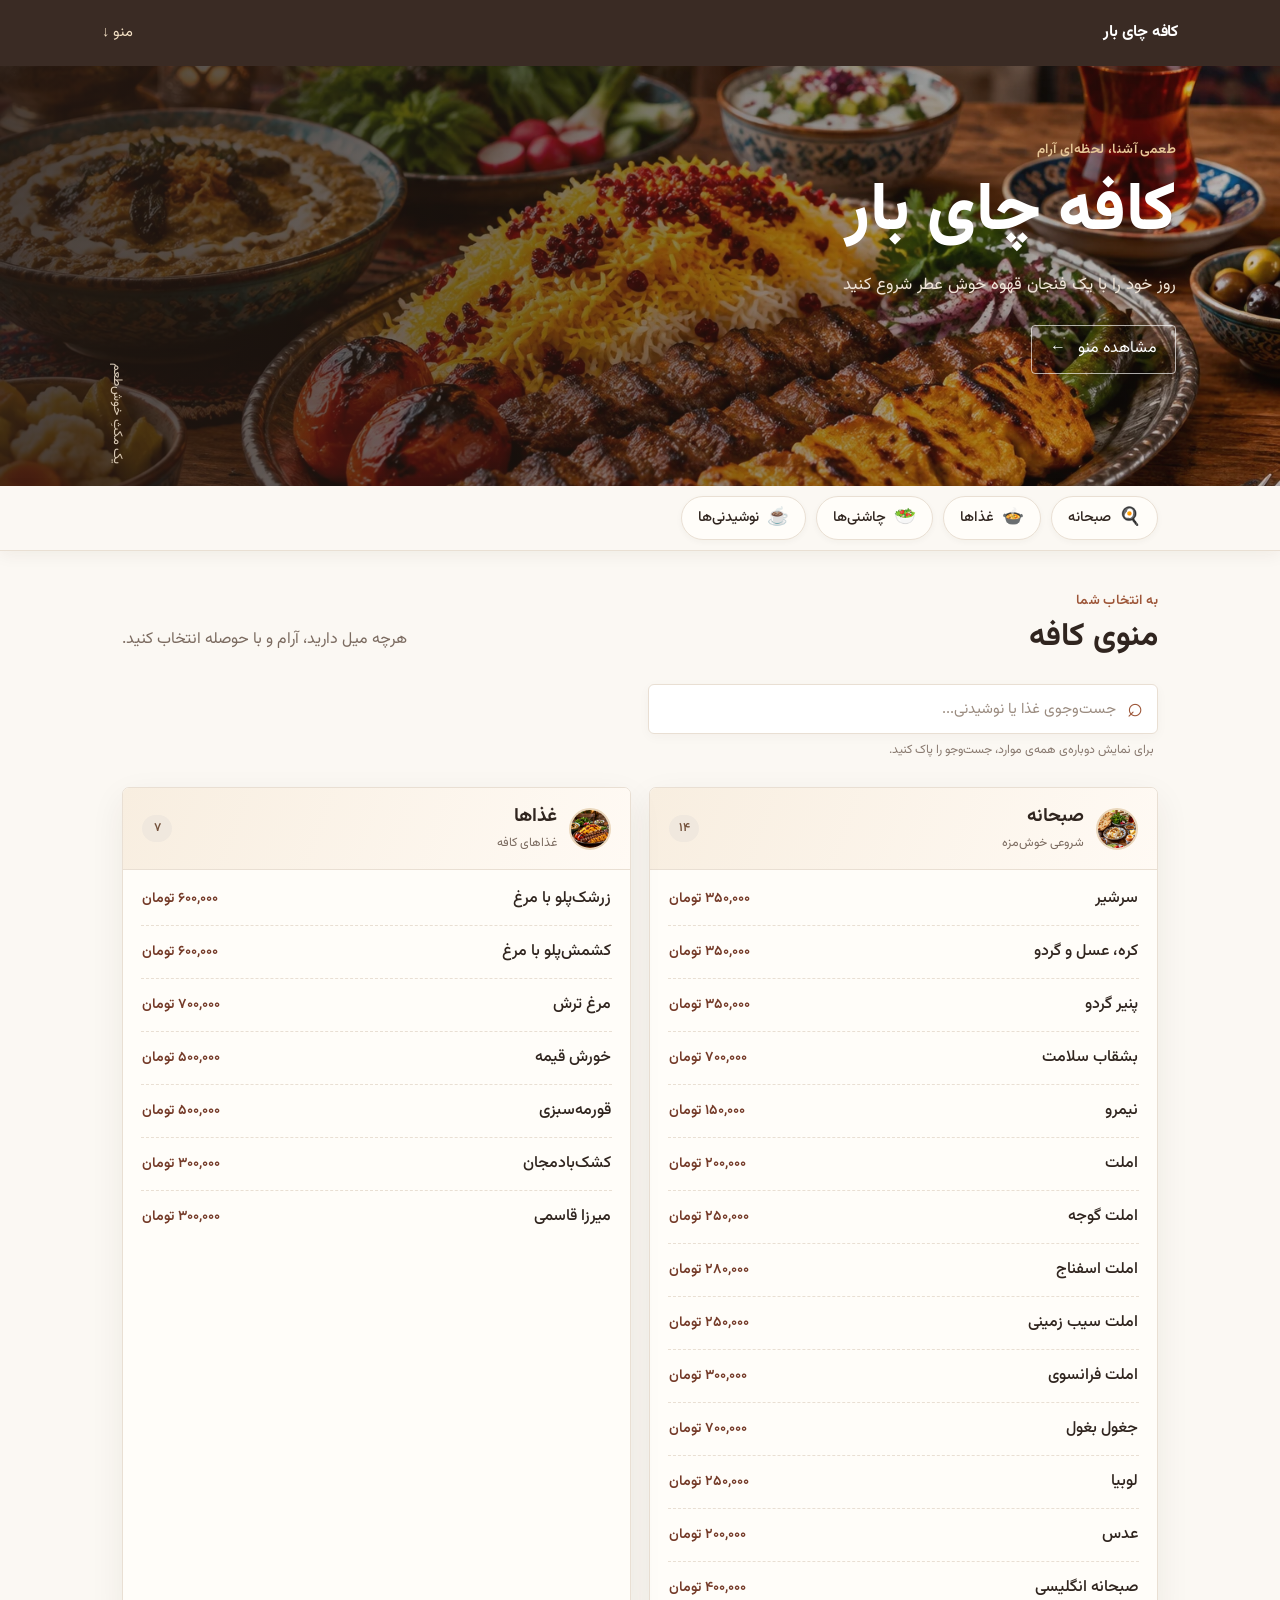
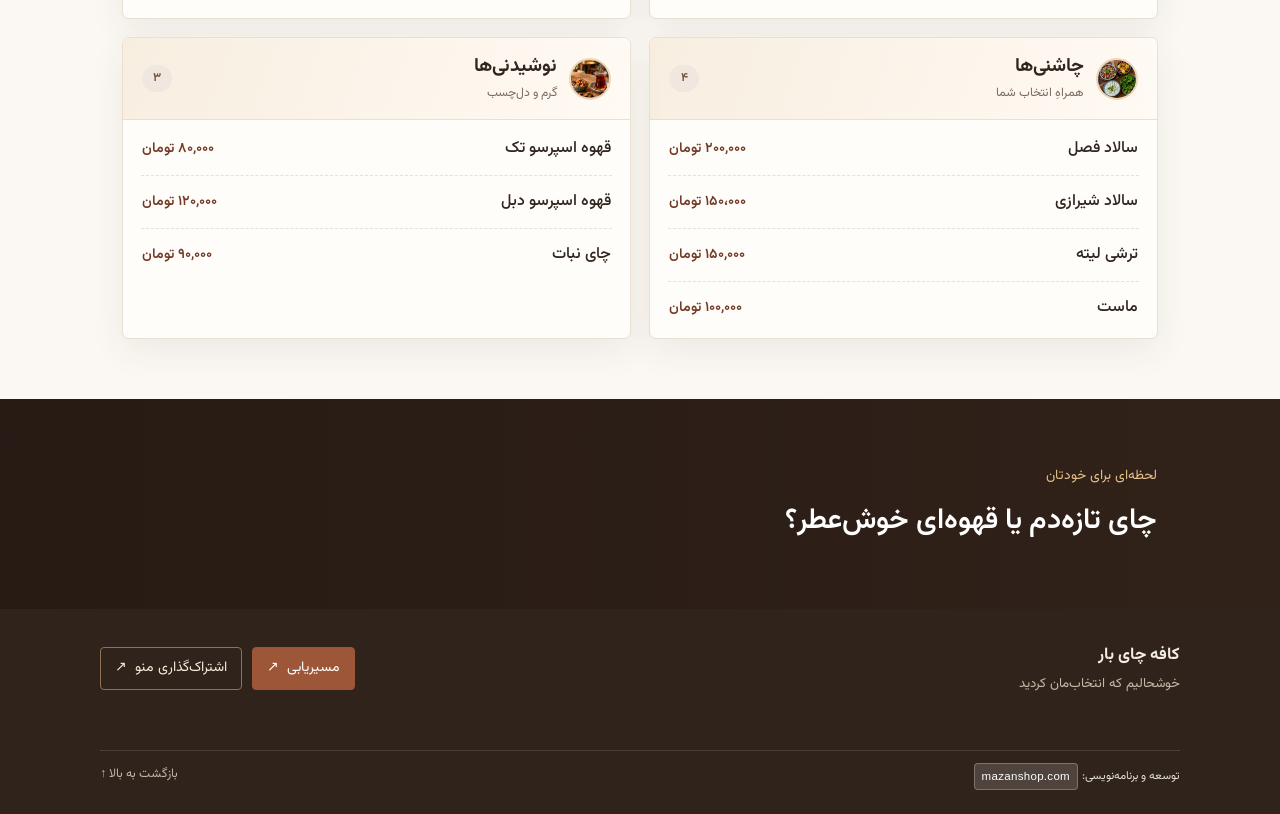
==== index.html @ c9b1a3a2 "Update index.html" ====
<!doctype html>
<html lang="fa" dir="rtl">
<head>
  <meta charset="utf-8">
  <meta name="viewport" content="width=device-width, initial-scale=1, viewport-fit=cover">
  <meta name="theme-color" content="#34251d">
  <meta name="description" content="منوی کافه چای بار؛ غذا، صبحانه و نوشیدنی‌های کافه.">
  <title>منوی کافه چای بار</title>
  <link rel="preconnect" href="https://fonts.googleapis.com">
  <link rel="preconnect" href="https://fonts.gstatic.com" crossorigin>
  <link href="https://fonts.googleapis.com/css2?family=Vazirmatn:wght@400;500;600;700;800&display=swap" rel="stylesheet">
  <link rel="stylesheet" href="styles.css">
  <script src="script.js" defer></script>
  <!-- تنظیمات تبدیل به اپلیکیشن (PWA) -->
  <link rel="manifest" href="manifest.json">
  
  <!-- برای آیفون / iOS -->
  <meta name="mobile-web-app-capable" content="yes">
  <meta name="apple-mobile-web-app-capable" content="yes">
  <meta name="apple-mobile-web-app-status-bar-style" content="black-translucent">
  <meta name="apple-mobile-web-app-title" content="چای بار">
  <link rel="apple-touch-icon" href="banner.webp">
</head>
<body>
  <a class="skip-link" href="#main">رفتن به منو</a>
  <header class="site-header" id="site-header">
    <div class="header-inner">
      <a class="brand" href="#top" aria-label="کافه چای بار، ابتدای صفحه">
        <span class="brand-name">کافه چای بار</span>
      </a>
      <a class="header-menu-link" href="#main">منو <span aria-hidden="true">↓</span></a>
    </div>
  </header>

  <main id="main">
    <!-- بنر اصلی -->
    <section class="hero" id="top" aria-labelledby="hero-title">
      <div class="hero-photo" aria-hidden="true"></div>
      <div class="hero-content">
        <p class="eyebrow">طعمی آشنا، لحظه‌ای آرام</p>
        <h1 id="hero-title">کافه چای بار</h1>
        <p class="hero-copy">روز خود را با یک فنجان قهوه خوش عطر شروع کنید</p>
        <a class="hero-link" href="#menu-sections">مشاهده منو <span aria-hidden="true">←</span></a>
      </div>
      <span class="hero-note" aria-hidden="true">یک مکثِ خوش‌طعم</span>
    </section>

    <!-- نوار کلیدهای منو: دقیقاً زیر بنر و با حالت چسبان -->
    <nav class="category-nav-bar" id="category-nav-bar" aria-label="دسته‌بندی‌های منو">
      <div class="category-nav-inner">
        <a href="#breakfast" class="category-chip">
          <span class="chip-icon">🍳</span>
          <span class="chip-text">صبحانه</span>
        </a>
        <a href="#food" class="category-chip">
          <span class="chip-icon">🍲</span>
          <span class="chip-text">غذاها</span>
        </a>
        <a href="#condiments" class="category-chip">
          <span class="chip-icon">🥗</span>
          <span class="chip-text">چاشنی‌ها</span>
        </a>
        <a href="#drinks" class="category-chip">
          <span class="chip-icon">☕</span>
          <span class="chip-text">نوشیدنی‌ها</span>
        </a>
      </div>
    </nav>

    <section class="menu-wrap" id="menu-sections" aria-labelledby="menu-title">
      <div class="menu-heading">
        <div>
          <p class="eyebrow eyebrow-dark">به انتخاب شما</p>
          <h2 id="menu-title">منوی کافه</h2>
        </div>
        <p class="menu-intro">هرچه میل دارید، آرام و با حوصله انتخاب کنید.</p>
      </div>

      <div class="menu-tools">
        <label class="search-box" for="menu-search">
          <span class="search-icon" aria-hidden="true">⌕</span>
          <span class="visually-hidden">جست‌وجو در منو</span>
          <input id="menu-search" type="search" placeholder="جست‌وجوی غذا یا نوشیدنی..." autocomplete="off" aria-describedby="search-hint">
          <button id="clear-search" class="clear-search" type="button" aria-label="پاک کردن جست‌وجو" title="پاک کردن جست‌وجو" hidden>×</button>
        </label>
        <span id="search-hint" class="search-hint">برای نمایش دوباره‌ی همه‌ی موارد، جست‌وجو را پاک کنید.</span>
      </div>

      <div id="menu-status" class="status-message" role="status" aria-live="polite">در حال بارگذاری منو...</div>
      <div id="menu-error" class="error-message" role="alert" hidden></div>
      <div id="menu-sections-list" class="sections-grid">
        <!-- ۱. صبحانه -->
        <section class="menu-section" id="breakfast" data-section="breakfast" aria-labelledby="title-breakfast">
          <div class="section-heading"><img class="section-image" src="section-breakfast.png" alt="" aria-hidden="true"><div><h3 id="title-breakfast">صبحانه</h3><p>شروعی خوش‌مزه</p></div><span class="section-count" aria-label="تعداد موارد">۰</span></div>
          <div class="item-list" id="items-breakfast"></div>
        </section>

        <!-- ۲. غذاها -->
        <section class="menu-section" id="food" data-section="food" aria-labelledby="title-food">
          <div class="section-heading"><img class="section-image" src="section-food.png" alt="" aria-hidden="true"><div><h3 id="title-food">غذاها</h3><p>غذاهای کافه</p></div><span class="section-count" aria-label="تعداد موارد">۰</span></div>
          <div class="item-list" id="items-food"></div>
        </section>

        <!-- ۳. چاشنی‌ها -->
        <section class="menu-section" id="condiments" data-section="condiments" aria-labelledby="title-condiments">
          <div class="section-heading"><img class="section-image" src="section-condiments.png" alt="" aria-hidden="true"><div><h3 id="title-condiments">چاشنی‌ها</h3><p>همراهِ انتخاب شما</p></div><span class="section-count" aria-label="تعداد موارد">۰</span></div>
          <div class="item-list" id="items-condiments"></div>
        </section>

        <!-- ۴. نوشیدنی‌ها -->
        <section class="menu-section" id="drinks" data-section="drinks" aria-labelledby="title-drinks">
          <div class="section-heading"><img class="section-image" src="section-drinks.png" alt="" aria-hidden="true"><div><h3 id="title-drinks">نوشیدنی‌ها</h3><p>گرم و دل‌چسب</p></div><span class="section-count" aria-label="تعداد موارد">۰</span></div>
          <div class="item-list" id="items-drinks"></div>
        </section>
      </div>
      <p id="no-results" class="no-results" hidden>موردی با این عبارت پیدا نشد. <button type="button" id="reset-search">نمایش همه‌ی منو</button></p>
    </section>

    <section class="drink-ambience" aria-label="فضای دنج کافه">
      <div class="ambience-image" role="img" aria-label="فنجان قهوه در فضایی گرم و دنج"></div>
      <div class="ambience-copy"><span class="ambience-kicker">لحظه‌ای برای خودتان</span><p>چای تازه‌دم یا قهوه‌ای خوش‌عطر؟</p></div>
    </section>
  </main>

  <footer class="site-footer">
    <div class="footer-inner">
      <div class="footer-brand"><div><strong>کافه چای بار</strong><p>خوشحالیم که انتخاب‌مان کردید</p></div></div>
      <div class="footer-actions">
        <a class="button button-map" href="https://nshn.ir/7bfZ7l5FYHkn" target="_blank" rel="noopener noreferrer">مسیر‌یابی <span aria-hidden="true">↗</span></a>
        <button class="button button-share" id="share-menu" type="button">اشتراک‌گذاری منو <span aria-hidden="true">↗</span></button>
      </div>
      <p id="share-status" class="share-status" role="status" aria-live="polite"></p>
    </div>
    <div class="footer-bottom">
      <span class="developer-credit">توسعه و برنامه‌نویسی: <a href="https://mazanshop.com" target="_blank" rel="noopener noreferrer">mazanshop.com</a></span>
      <a href="#top">بازگشت به بالا ↑</a>
    </div>
  </footer>
</body>
</html>
---- styles.css ----
@charset "UTF-8";
/* رنگ‌های اصلی سایت؛ برای تغییر تم، مقدارهای این بخش را ویرایش کنید. */
/* تصویر بنر از فایل banne.png خوانده می‌شود؛ با جایگزینی همان فایل، تصویر عوض می‌شود. */
:root {
  color-scheme: light;
  --ink: #30251f;
  --muted: #7b6b60;
  --paper: #fbf8f3;
  --card: #fffdf9;
  --line: #e9dfd3;
  --rust: #9d5638;
  --rust-dark: #743a28;
  --gold: #d9ad6b;
  --header: #34251d;
  --footer: #30231c;
  --focus: #cb8b43;
  --soft-accent: #f8eee0;
  --shadow: 0 12px 35px rgba(61, 39, 25, 0.07);
  font-family: "Vazirmatn", Tahoma, sans-serif;
  scroll-behavior: smooth;
}

*, *::before, *::after {
  box-sizing: border-box;
}

html {
  background-color: var(--footer);
  min-height: 100%;
  height: 100%;
}

body {
  margin: 0;
  padding: 0;
  min-height: 100vh;
  min-height: 100dvh;
  display: flex;
  flex-direction: column;
  background: var(--paper);
  color: var(--ink);
  font-family: "Vazirmatn", Tahoma, sans-serif;
  line-height: 1.8;
}

a {
  color: inherit;
}

button, input {
  font: inherit;
}

.skip-link {
  position: fixed;
  z-index: 20;
  top: 8px;
  right: 8px;
  padding: 8px 14px;
  background: #fff;
  color: var(--ink);
  border-radius: 8px;
  transform: translateY(-150%);
}

.skip-link:focus {
  transform: none;
}

:focus-visible {
  outline: 3px solid var(--focus);
  outline-offset: 3px;
}

.site-header {
  position: sticky;
  top: 0;
  z-index: 100;
  background: rgba(52, 37, 29, 0.97);
  color: #fff;
  transition: box-shadow 0.2s ease;
  padding-top: env(safe-area-inset-top, 0px);
}

.site-header.is-compact {
  box-shadow: 0 5px 20px rgba(0, 0, 0, 0.22);
}

.header-inner {
  max-width: 1120px;
  margin: auto;
  min-height: 66px;
  padding: 8px 22px;
  display: flex;
  align-items: center;
  justify-content: space-between;
  transition: min-height 0.2s ease;
}

.is-compact .header-inner {
  min-height: 52px;
}

.brand {
  display: flex;
  align-items: center;
  text-decoration: none;
}

.brand-name {
  font-weight: 700;
  letter-spacing: -0.2px;
}

.header-menu-link {
  text-decoration: none;
  color: #f2dfc4;
  font-size: 0.92rem;
}

.hero {
  min-height: 420px;
  position: relative;
  display: flex;
  align-items: center;
  overflow: hidden;
  background: #392a22;
  color: #fff;
}

.hero-photo {
  position: absolute;
  inset: 0;
  background: linear-gradient(90deg, rgba(36, 25, 19, 0.83), rgba(36, 25, 19, 0.57) 48%, rgba(36, 25, 19, 0.25)), url("banne.png") center 52%/cover no-repeat;
}

.hero-content {
  position: relative;
  width: min(1120px, 100%);
  margin: 0 auto;
  padding: calc(28px + env(safe-area-inset-top, 0px)) 24px 68px;
}

.eyebrow {
  margin: 0 0 9px;
  color: #e7c798;
  font-size: 0.85rem;
  font-weight: 600;
  letter-spacing: 0.03em;
}

.hero h1 {
  margin: 0;
  font-size: clamp(2.4rem, 7vw, 4.2rem);
  line-height: 1.25;
  font-weight: 800;
}

.hero-copy {
  max-width: 460px;
  margin: 15px 0 25px;
  color: #f0e5d8;
  font-size: 1.05rem;
}

.hero-link {
  display: inline-flex;
  gap: 12px;
  align-items: center;
  padding: 9px 18px;
  border: 1px solid rgba(255, 255, 255, 0.65);
  border-radius: 4px;
  text-decoration: none;
  transition: background 0.2s, color 0.2s;
}

.hero-link:hover {
  background: #fff;
  color: var(--ink);
}

.hero-note {
  position: absolute;
  left: max(24px, calc((100% - 1070px) / 2));
  bottom: 22px;
  color: #f7e8d3;
  font-size: 0.8rem;
  writing-mode: vertical-rl;
  opacity: 0.85;
}

main#main {
  flex: 1 0 auto;
}

/* ===================================================
   نوار چسبان دسته‌بندی منو (Sticky Category Nav Bar)
   =================================================== */
.category-nav-bar {
  position: -webkit-sticky;
  position: sticky;
  top: 66px;
  z-index: 95;
  background: rgba(251, 248, 243, 0.95);
  backdrop-filter: blur(10px);
  -webkit-backdrop-filter: blur(10px);
  border-bottom: 1px solid var(--line);
  box-shadow: 0 4px 16px rgba(61, 39, 25, 0.06);
  transition: top 0.2s ease;
}

.site-header.is-compact ~ main .category-nav-bar {
  top: 52px;
}

.category-nav-inner {
  max-width: 1080px;
  margin: 0 auto;
  padding: 10px 22px;
  display: flex;
  align-items: center;
  gap: 10px;
  overflow-x: auto;
  -webkit-overflow-scrolling: touch;
  scrollbar-width: none;
}

.category-nav-inner::-webkit-scrollbar {
  display: none;
}

.category-chip {
  display: inline-flex;
  align-items: center;
  gap: 8px;
  padding: 8px 16px;
  background: var(--card);
  border: 1px solid var(--line);
  border-radius: 30px;
  color: var(--ink);
  text-decoration: none;
  font-size: 0.9rem;
  font-weight: 500;
  white-space: nowrap;
  box-shadow: 0 2px 6px rgba(61, 39, 25, 0.04);
  transition: all 0.2s ease;
  flex-shrink: 0;
  user-select: none;
}

.category-chip .chip-icon {
  font-size: 1.1rem;
  line-height: 1;
}

.category-chip:hover {
  background: var(--soft-accent);
  border-color: var(--gold);
  color: var(--rust-dark);
  transform: translateY(-2px);
  box-shadow: 0 4px 10px rgba(61, 39, 25, 0.08);
}

.category-chip:active,
.category-chip.active {
  background: var(--rust);
  border-color: var(--rust-dark);
  color: #ffffff;
  transform: translateY(0);
  box-shadow: 0 3px 10px rgba(157, 86, 56, 0.28);
}

.menu-wrap {
  width: min(1080px, 100%);
  margin: 0 auto;
  padding: 38px 22px 60px;
}

.menu-heading {
  display: flex;
  align-items: end;
  justify-content: space-between;
  gap: 20px;
  margin-bottom: 24px;
}

.eyebrow-dark {
  color: var(--rust);
  margin-bottom: 2px;
}

.menu-heading h2 {
  font-size: 2rem;
  margin: 0;
  line-height: 1.4;
}

.menu-intro {
  color: var(--muted);
  margin: 0 0 5px;
}

.menu-tools {
  margin: 0 0 26px;
  position: relative;
}

.search-box {
  max-width: 510px;
  height: 50px;
  display: flex;
  align-items: center;
  gap: 9px;
  padding: 0 14px;
  background: #fff;
  border: 1px solid var(--line);
  border-radius: 6px;
  box-shadow: 0 3px 12px rgba(61, 39, 25, 0.035);
}

.search-icon {
  font-size: 1.7rem;
  line-height: 1;
  color: var(--rust);
}

.search-box input {
  width: 100%;
  border: 0;
  outline: none;
  background: transparent;
  color: var(--ink);
  font-size: 0.94rem;
}

.search-box input:focus-visible {
  outline: 0;
}

.search-box:focus-within {
  border-color: var(--rust);
  box-shadow: 0 0 0 3px rgba(157, 86, 56, 0.13);
}

.search-box input::placeholder {
  color: #9b8c80;
}

.clear-search {
  border: 0;
  background: transparent;
  color: var(--muted);
  font-size: 1.5rem;
  cursor: pointer;
}

.search-hint {
  display: block;
  margin: 5px 4px 0;
  color: #897a70;
  font-size: 0.77rem;
}

.status-message {
  padding: 16px;
  text-align: center;
  color: var(--muted);
}

.error-message {
  padding: 17px 20px;
  margin: 18px 0;
  background: #fff0e9;
  border-right: 4px solid #b45135;
  color: #68301f;
  border-radius: 5px;
}

.error-message strong {
  display: block;
  margin-bottom: 3px;
}

.sections-grid {
  display: grid;
  grid-template-columns: repeat(2, minmax(0, 1fr));
  gap: 18px;
}

.menu-section {
  min-width: 0;
  background: var(--card);
  border: 1px solid var(--line);
  border-radius: 7px;
  overflow: hidden;
  box-shadow: var(--shadow);
  scroll-margin-top: 130px;
}

.section-heading {
  min-height: 82px;
  display: flex;
  align-items: center;
  gap: 12px;
  padding: 14px 19px;
  background: linear-gradient(110deg, var(--soft-accent), #fffaf4);
  border-bottom: 1px solid var(--line);
}

.section-image {
  width: 42px;
  height: 42px;
  flex: 0 0 42px;
  object-fit: cover;
  border-radius: 50%;
  border: 2px solid #ead7bc;
}

.section-heading h3 {
  margin: 0;
  font-size: 1.18rem;
  line-height: 1.5;
}

.section-heading p {
  margin: 1px 0 0;
  color: var(--muted);
  font-size: 0.77rem;
}

.section-count {
  margin-right: auto;
  min-width: 30px;
  height: 27px;
  display: grid;
  place-items: center;
  padding: 0 7px;
  border-radius: 20px;
  background: #f0e8de;
  color: #74523c;
  font-size: 0.76rem;
  font-weight: 600;
}

.item-list {
  display: flex;
  flex-direction: column;
  padding: 3px 18px;
}

.menu-item {
  min-height: 53px;
  display: flex;
  align-items: center;
  justify-content: space-between;
  gap: 14px;
  padding: 9px 1px;
  border-bottom: 1px dashed #e9dfd3;
}

.menu-item:last-child {
  border-bottom: 0;
}

.item-name {
  font-weight: 500;
}

.item-price {
  flex: 0 0 auto;
  color: var(--rust-dark);
  font-size: 0.88rem;
  font-weight: 600;
  white-space: nowrap;
}

.price-missing {
  font-size: 0.78rem;
  color: #998779;
  font-weight: 400;
}

.empty-section {
  padding: 18px 2px;
  color: #88796f;
  font-size: 0.9rem;
}

.no-results {
  text-align: center;
  color: var(--muted);
  padding: 24px;
}

.no-results button {
  border: 0;
  background: none;
  color: var(--rust-dark);
  font-weight: 700;
  cursor: pointer;
  text-decoration: underline;
}

.drink-ambience {
  height: 210px;
  display: flex;
  position: relative;
  align-items: center;
  overflow: hidden;
  background: #38271d;
  color: #fff;
}

.ambience-image {
  position: absolute;
  inset: 0;
  background: linear-gradient(90deg, rgba(35, 24, 18, 0.82), rgba(35, 24, 18, 0.35)), url("https://images.unsplash.com/photo-1495474472287-4d71bcdd2085?auto=format&fit=crop&w=1800&q=80") center 52%/cover no-repeat;
}

.ambience-copy {
  position: relative;
  width: min(1080px, 100%);
  margin: auto;
  padding: 28px 23px;
}

.ambience-kicker {
  color: #e6c18b;
  font-size: 0.86rem;
}

.ambience-copy p {
  margin: 5px 0 0;
  font-size: clamp(1.25rem, 4vw, 1.8rem);
  font-weight: 600;
}

.site-footer {
  background: var(--footer);
  color: #f5eee5;
  padding: 32px 22px calc(24px + env(safe-area-inset-bottom, 0px));
  margin-top: auto;
}

.footer-inner, .footer-bottom {
  width: min(1080px, 100%);
  margin: auto;
}

.footer-inner {
  display: grid;
  grid-template-columns: 1fr auto;
  gap: 18px;
  align-items: center;
}

.footer-brand {
  display: flex;
  align-items: center;
}

.footer-brand strong {
  font-size: 1.04rem;
}

.footer-brand p {
  margin: 1px 0 0;
  color: #c7b9aa;
  font-size: 0.83rem;
}

.footer-actions {
  display: flex;
  gap: 10px;
  flex-wrap: wrap;
}

.button {
  min-height: 43px;
  display: inline-flex;
  justify-content: center;
  align-items: center;
  gap: 8px;
  padding: 7px 14px;
  border: 1px solid #907451;
  border-radius: 4px;
  text-decoration: none;
  background: transparent;
  color: #f7ead8;
  cursor: pointer;
  font-size: 0.88rem;
}

.button:hover {
  background: #49352a;
}

.button-map {
  background: #9d5638;
  border-color: #9d5638;
  color: white;
}

.button-map:hover {
  background: #85452f;
}

.share-status {
  grid-column: 1/-1;
  min-height: 1.2em;
  margin: 0;
  color: #e7c798;
  font-size: 0.83rem;
}

.footer-bottom {
  display: flex;
  justify-content: space-between;
  margin-top: 20px;
  padding-top: 12px;
  border-top: 1px solid rgba(255, 255, 255, 0.13);
  color: #c3b5a8;
  font-size: 0.78rem;
}

.footer-bottom a {
  text-decoration: none;
}

.visually-hidden {
  position: absolute;
  width: 1px;
  height: 1px;
  padding: 0;
  margin: -1px;
  overflow: hidden;
  clip: rect(0, 0, 0, 0);
  white-space: nowrap;
  border: 0;
}

[hidden] {
  display: none !important;
}

@media(max-width: 680px) {
  .hero {
    min-height: 365px;
  }
  .hero-content {
    padding: calc(54px + env(safe-area-inset-top, 0px)) 22px 66px;
  }
  .hero-copy {
    max-width: 350px;
    font-size: 0.97rem;
  }
  .hero-note {
    display: none;
  }
  .category-nav-inner {
    padding: 8px 16px;
    gap: 8px;
  }
  .category-chip {
    padding: 7px 13px;
    font-size: 0.85rem;
    gap: 5px;
  }
  .menu-wrap {
    padding: 30px 16px 46px;
  }
  .menu-heading {
    display: block;
    margin-bottom: 20px;
  }
  .menu-intro {
    margin-top: 5px;
    font-size: 0.9rem;
  }
  .sections-grid {
    grid-template-columns: 1fr;
    gap: 13px;
  }
  .section-heading {
    min-height: 73px;
  }
  .item-list {
    padding-right: 16px;
    padding-left: 16px;
  }
  .menu-item {
    min-height: 50px;
  }
  .drink-ambience {
    height: 180px;
  }
  .footer-inner {
    grid-template-columns: 1fr;
  }
  .footer-actions {
    grid-row: 2;
  }
  .share-status {
    grid-row: 3;
  }
  .footer-actions .button {
    flex: 1;
  }
  .site-footer {
    padding-right: 17px;
    padding-left: 17px;
  }
}

@media(max-width: 360px) {
  .brand-name {
    font-size: 0.92rem;
  }
  .header-inner {
    padding-right: 15px;
    padding-left: 15px;
  }
  .footer-actions {
    flex-direction: column;
  }
  .footer-actions .button {
    width: 100%;
  }
  .menu-heading h2 {
    font-size: 1.75rem;
  }
}

@media(prefers-reduced-motion: reduce) {
  :root {
    scroll-behavior: auto;
  }
  *, *::before, *::after {
    animation-duration: 0.01ms !important;
    animation-iteration-count: 1 !important;
    transition-duration: 0.01ms !important;
    scroll-behavior: auto !important;
  }
}

.developer-credit {
  display: inline-flex;
  align-items: center;
  gap: 4px;
  font-size: 0.72rem;
  color: rgba(255, 255, 255, 0.85);
}

.developer-credit a {
  color: #ffffff;
  font-size: 0.72rem;
  font-weight: 500;
  text-decoration: none;
  font-family: -apple-system, BlinkMacSystemFont, "Segoe UI", Roboto, sans-serif;
  letter-spacing: 0.3px;
  padding: 2px 7px;
  border-radius: 4px;
  background: rgba(255, 255, 255, 0.15);
  border: 1px solid rgba(255, 255, 255, 0.25);
  transition: all 0.2s ease;
}

.developer-credit a:hover {
  background: #ffffff;
  color: #CC0000 !important;
  box-shadow: 0 2px 6px rgba(0, 0, 0, 0.2);
}
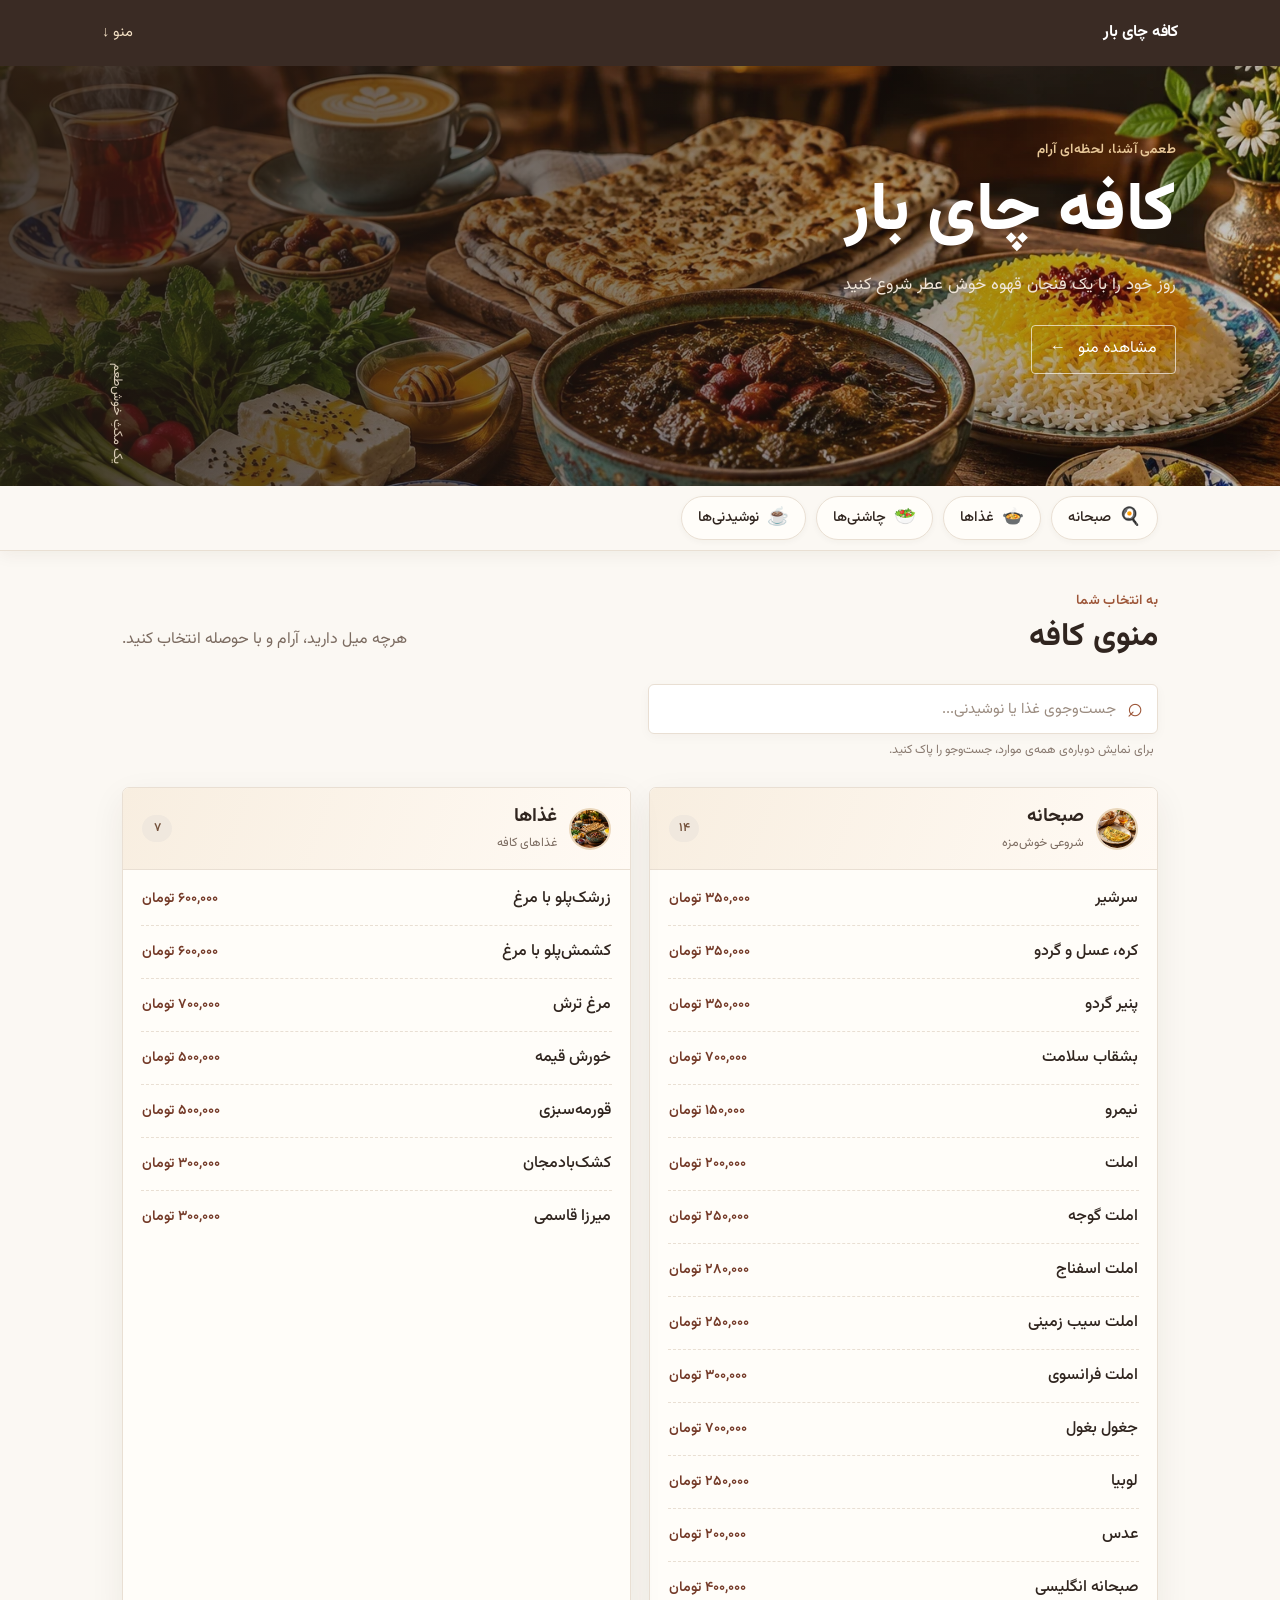
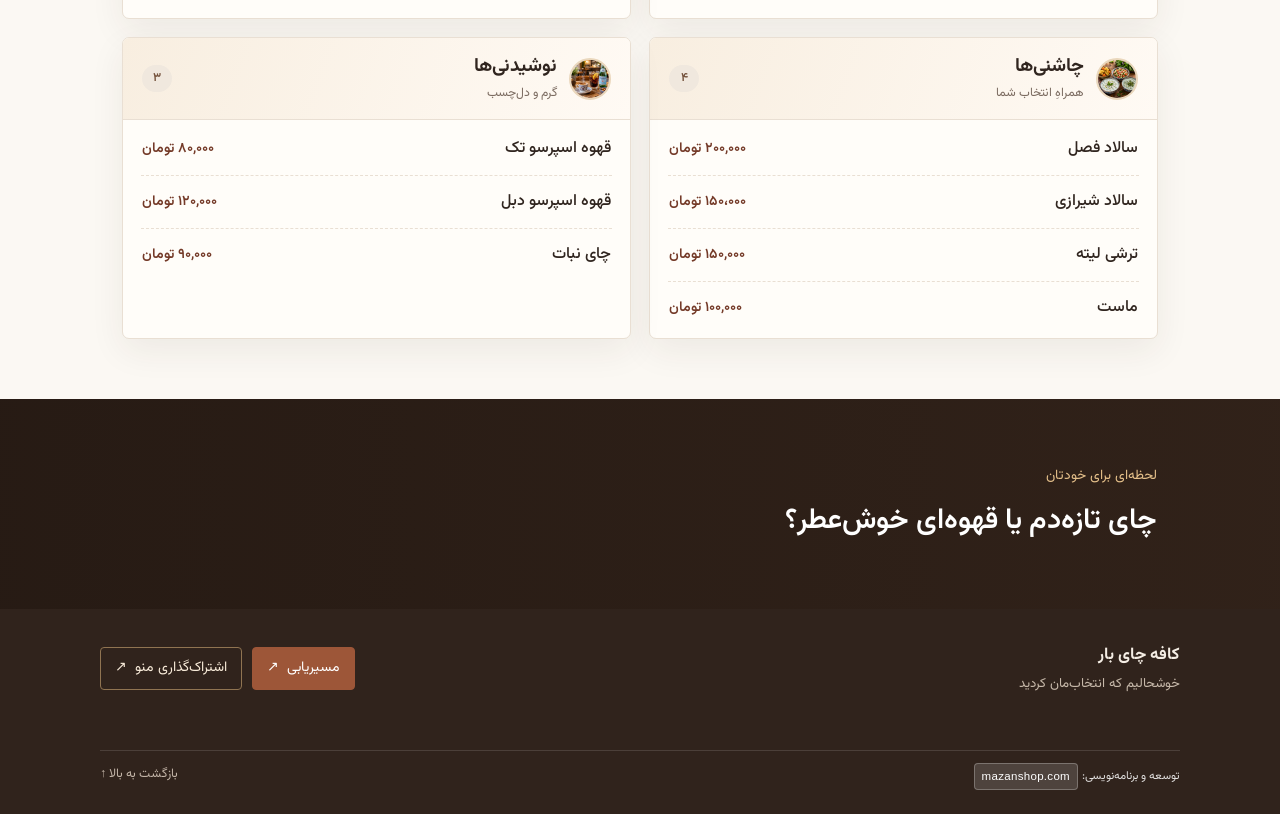
==== commit a22f248a: "Update index.html" ====
--- a/index.html
+++ b/index.html
@@ -91,25 +91,25 @@
       <div id="menu-sections-list" class="sections-grid">
         <!-- ۱. صبحانه -->
         <section class="menu-section" id="breakfast" data-section="breakfast" aria-labelledby="title-breakfast">
-          <div class="section-heading"><img class="section-image" src="section-breakfast.png" alt="" aria-hidden="true"><div><h3 id="title-breakfast">صبحانه</h3><p>شروعی خوش‌مزه</p></div><span class="section-count" aria-label="تعداد موارد">۰</span></div>
+          <div class="section-heading"><img class="section-image" src="sobhane.webp" alt="" aria-hidden="true"><div><h3 id="title-breakfast">صبحانه</h3><p>شروعی خوش‌مزه</p></div><span class="section-count" aria-label="تعداد موارد">۰</span></div>
           <div class="item-list" id="items-breakfast"></div>
         </section>
 
         <!-- ۲. غذاها -->
         <section class="menu-section" id="food" data-section="food" aria-labelledby="title-food">
-          <div class="section-heading"><img class="section-image" src="section-food.png" alt="" aria-hidden="true"><div><h3 id="title-food">غذاها</h3><p>غذاهای کافه</p></div><span class="section-count" aria-label="تعداد موارد">۰</span></div>
+          <div class="section-heading"><img class="section-image" src="ghaza.webp" alt="" aria-hidden="true"><div><h3 id="title-food">غذاها</h3><p>غذاهای کافه</p></div><span class="section-count" aria-label="تعداد موارد">۰</span></div>
           <div class="item-list" id="items-food"></div>
         </section>
 
         <!-- ۳. چاشنی‌ها -->
         <section class="menu-section" id="condiments" data-section="condiments" aria-labelledby="title-condiments">
-          <div class="section-heading"><img class="section-image" src="section-condiments.png" alt="" aria-hidden="true"><div><h3 id="title-condiments">چاشنی‌ها</h3><p>همراهِ انتخاب شما</p></div><span class="section-count" aria-label="تعداد موارد">۰</span></div>
+          <div class="section-heading"><img class="section-image" src="chasni.webp" alt="" aria-hidden="true"><div><h3 id="title-condiments">چاشنی‌ها</h3><p>همراهِ انتخاب شما</p></div><span class="section-count" aria-label="تعداد موارد">۰</span></div>
           <div class="item-list" id="items-condiments"></div>
         </section>
 
         <!-- ۴. نوشیدنی‌ها -->
         <section class="menu-section" id="drinks" data-section="drinks" aria-labelledby="title-drinks">
-          <div class="section-heading"><img class="section-image" src="section-drinks.png" alt="" aria-hidden="true"><div><h3 id="title-drinks">نوشیدنی‌ها</h3><p>گرم و دل‌چسب</p></div><span class="section-count" aria-label="تعداد موارد">۰</span></div>
+          <div class="section-heading"><img class="section-image" src="nooshidani.webp" alt="" aria-hidden="true"><div><h3 id="title-drinks">نوشیدنی‌ها</h3><p>گرم و دل‌چسب</p></div><span class="section-count" aria-label="تعداد موارد">۰</span></div>
           <div class="item-list" id="items-drinks"></div>
         </section>
       </div>
--- a/styles.css
+++ b/styles.css
@@ -1,6 +1,6 @@
 @charset "UTF-8";
 /* رنگ‌های اصلی سایت؛ برای تغییر تم، مقدارهای این بخش را ویرایش کنید. */
-/* تصویر بنر از فایل banne.png خوانده می‌شود؛ با جایگزینی همان فایل، تصویر عوض می‌شود. */
+/* تصویر بنر از فایل banner.webp خوانده می‌شود؛ با جایگزینی همان فایل، تصویر عوض می‌شود. */
 :root {
   color-scheme: light;
   --ink: #30251f;
@@ -131,7 +131,7 @@
 .hero-photo {
   position: absolute;
   inset: 0;
-  background: linear-gradient(90deg, rgba(36, 25, 19, 0.83), rgba(36, 25, 19, 0.57) 48%, rgba(36, 25, 19, 0.25)), url("banne.png") center 52%/cover no-repeat;
+  background: linear-gradient(90deg, rgba(36, 25, 19, 0.83), rgba(36, 25, 19, 0.57) 48%, rgba(36, 25, 19, 0.25)), url("banner.webp") center 52%/cover no-repeat;
 }
 
 .hero-content {
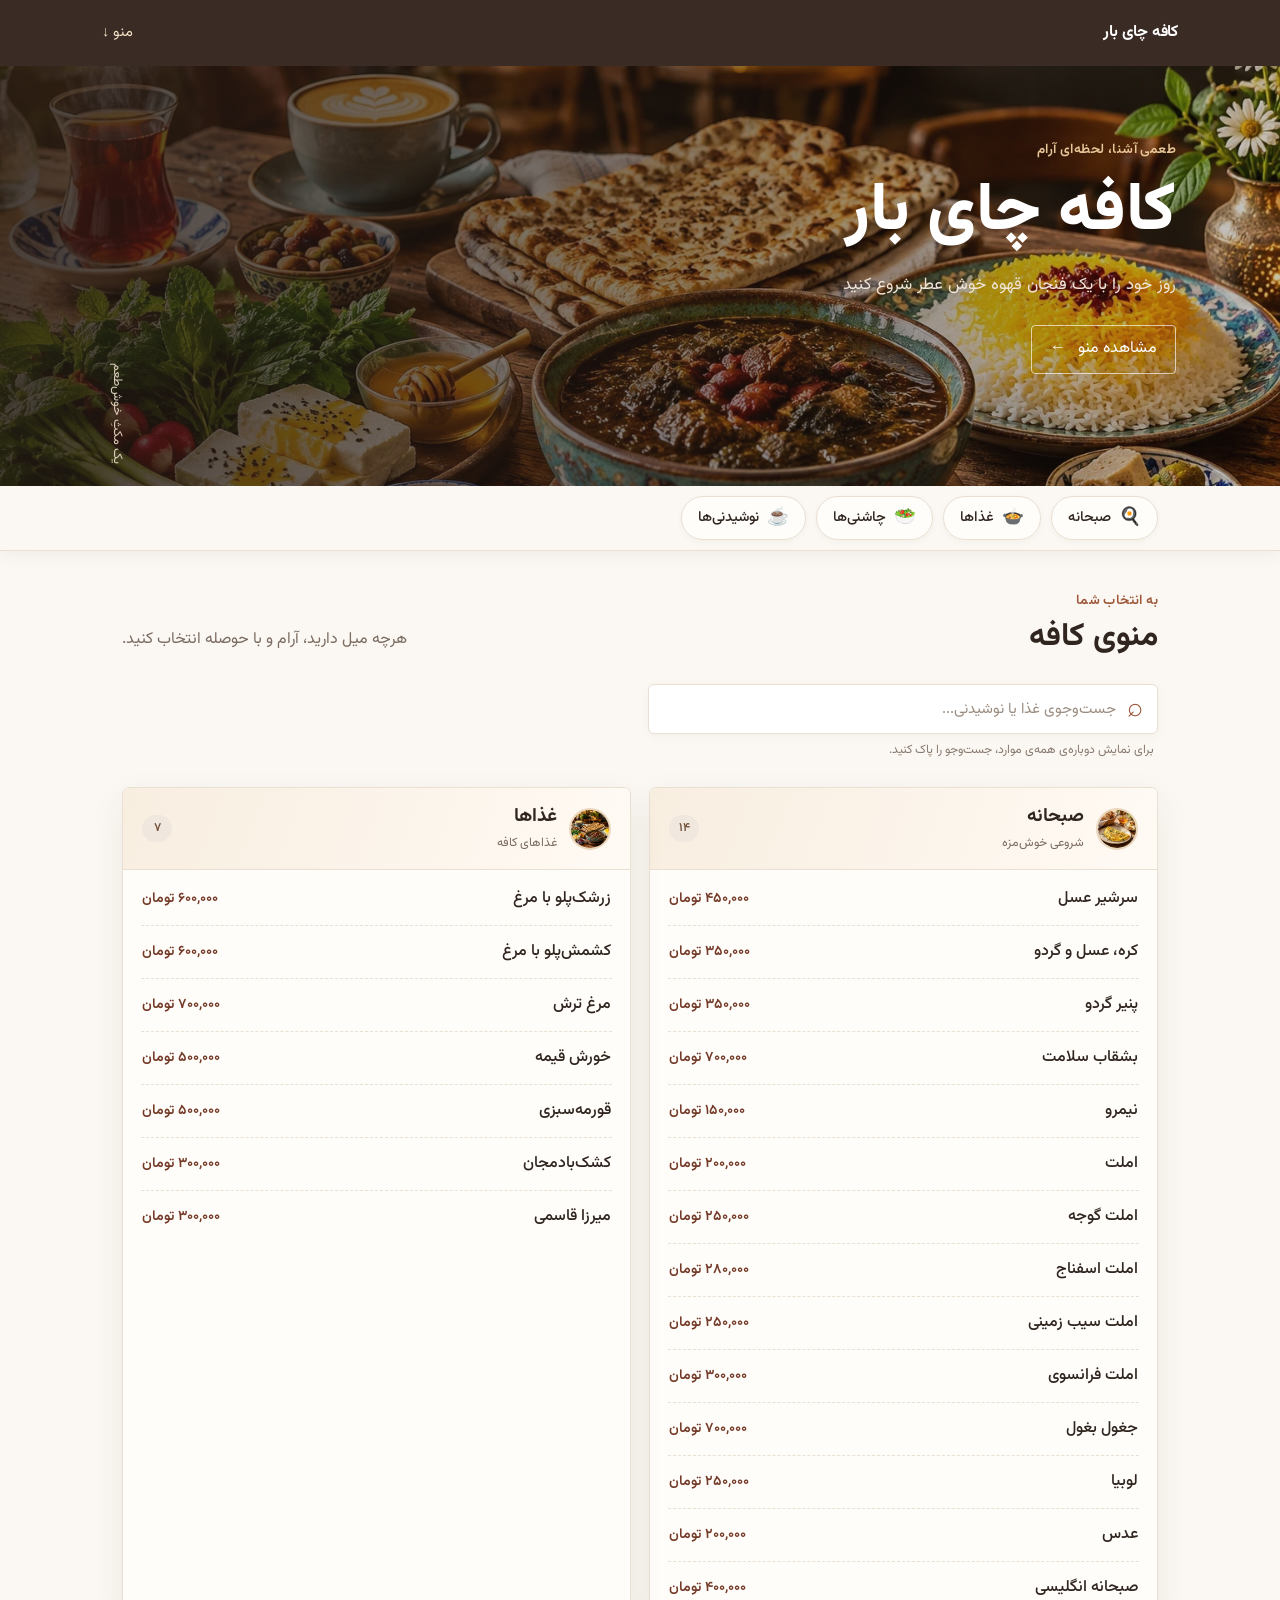
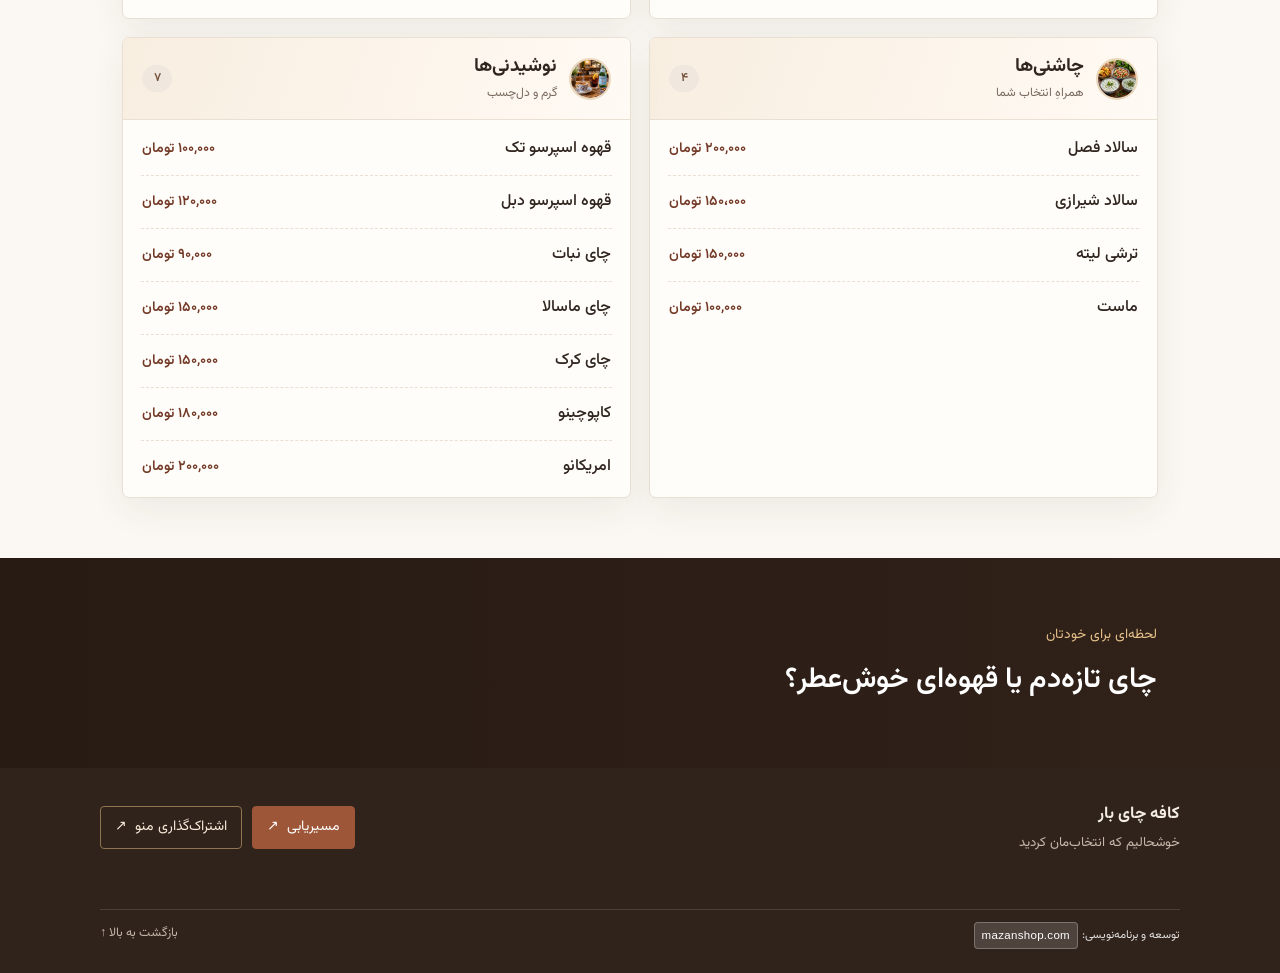
==== commit c9492e80: "Update index.html" ====
--- a/index.html
+++ b/index.html
@@ -22,6 +22,20 @@
   <link rel="apple-touch-icon" href="banner.webp">
 </head>
 <body>
+    <!-- بنر نصب اپلیکیشن کافه چای بار -->
+  <div id="pwa-install-banner" class="pwa-banner" style="display: none;">
+    <div class="pwa-content">
+      <img src="banner.webp" alt="لوگو کافه چای بار" class="pwa-icon">
+      <div class="pwa-text">
+        <h4>نصب اپلیکیشن چای بار</h4>
+        <p>دسترسی سریع و آفلاین به منوی کافه</p>
+      </div>
+    </div>
+    <div class="pwa-actions">
+      <button id="pwa-install-btn" class="pwa-btn install">نصب</button>
+      <button id="pwa-dismiss-btn" class="pwa-btn dismiss">بعداً</button>
+    </div>
+  </div>
   <a class="skip-link" href="#main">رفتن به منو</a>
   <header class="site-header" id="site-header">
     <div class="header-inner">
@@ -103,7 +117,7 @@
 
         <!-- ۳. چاشنی‌ها -->
         <section class="menu-section" id="condiments" data-section="condiments" aria-labelledby="title-condiments">
-          <div class="section-heading"><img class="section-image" src="chasni.webp" alt="" aria-hidden="true"><div><h3 id="title-condiments">چاشنی‌ها</h3><p>همراهِ انتخاب شما</p></div><span class="section-count" aria-label="تعداد موارد">۰</span></div>
+          <div class="section-heading"><img class="section-image" src="chashni.webp" alt="" aria-hidden="true"><div><h3 id="title-condiments">چاشنی‌ها</h3><p>همراهِ انتخاب شما</p></div><span class="section-count" aria-label="تعداد موارد">۰</span></div>
           <div class="item-list" id="items-condiments"></div>
         </section>
 
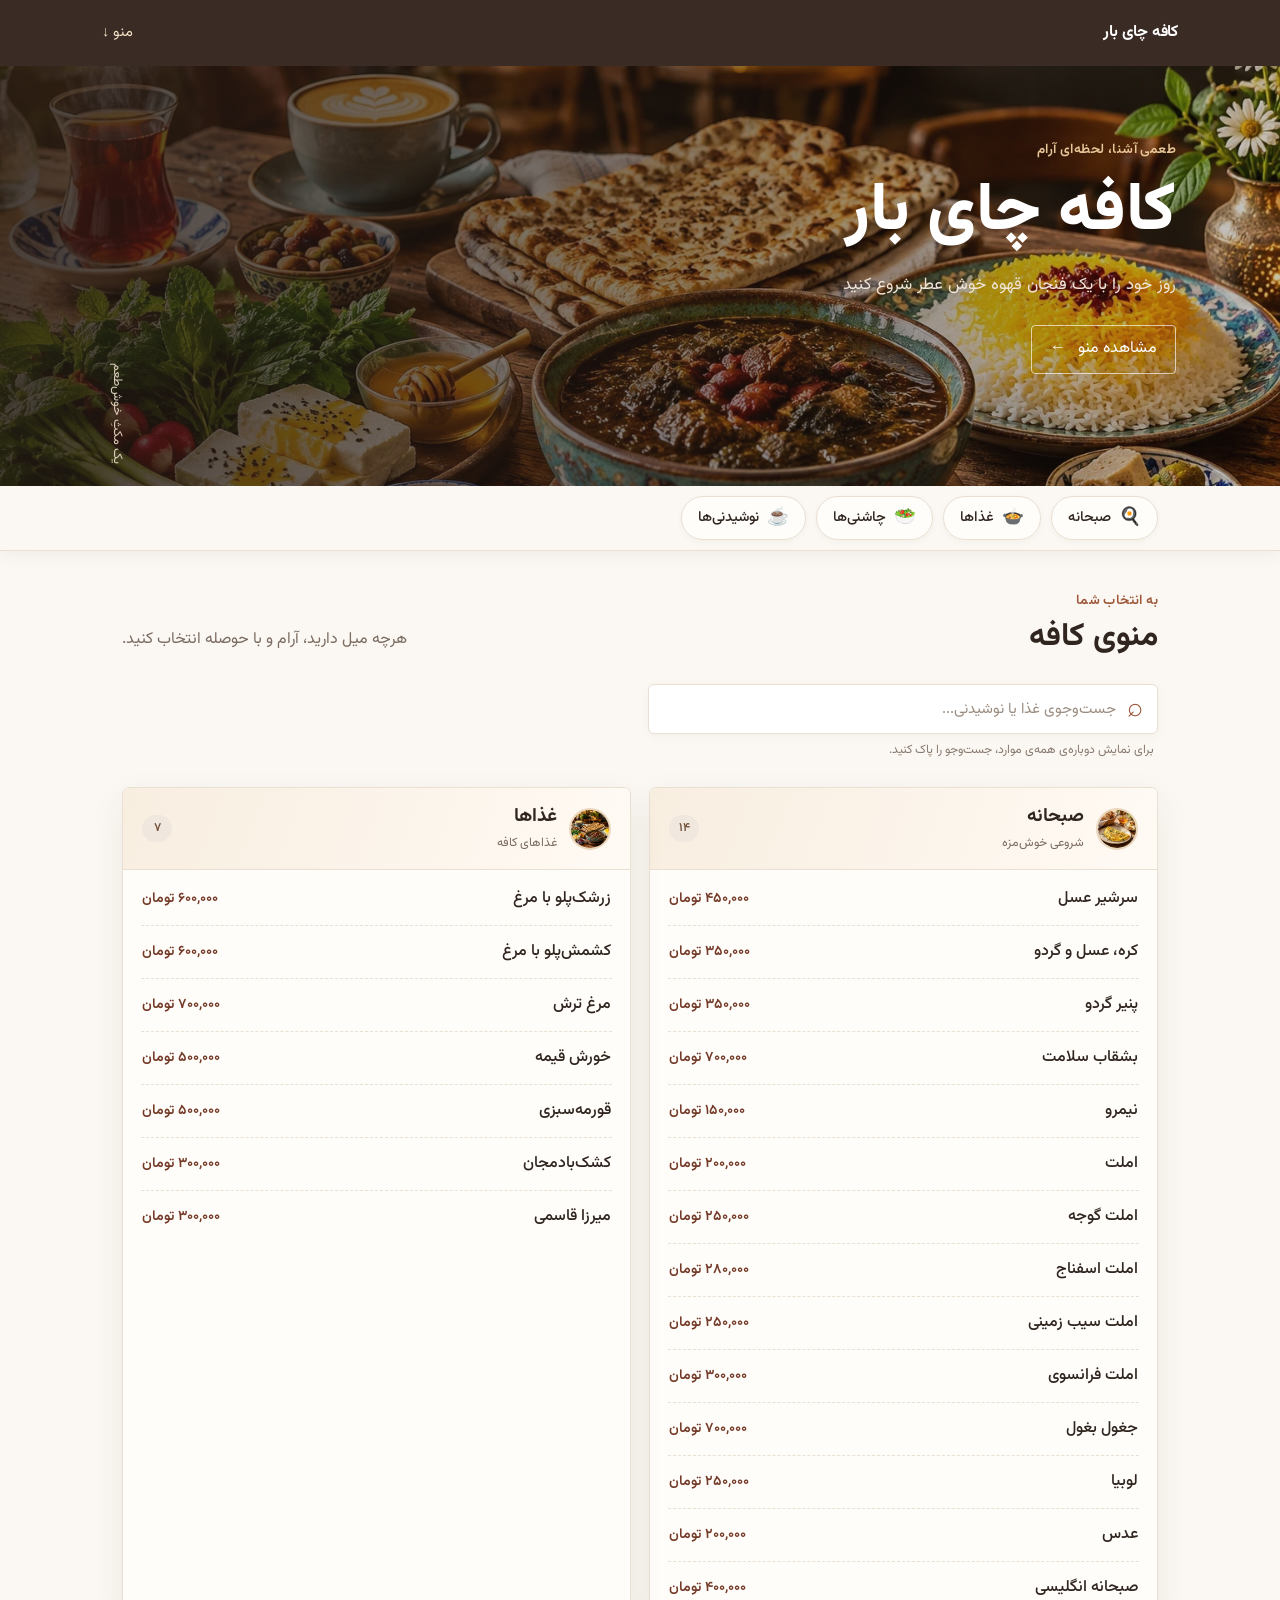
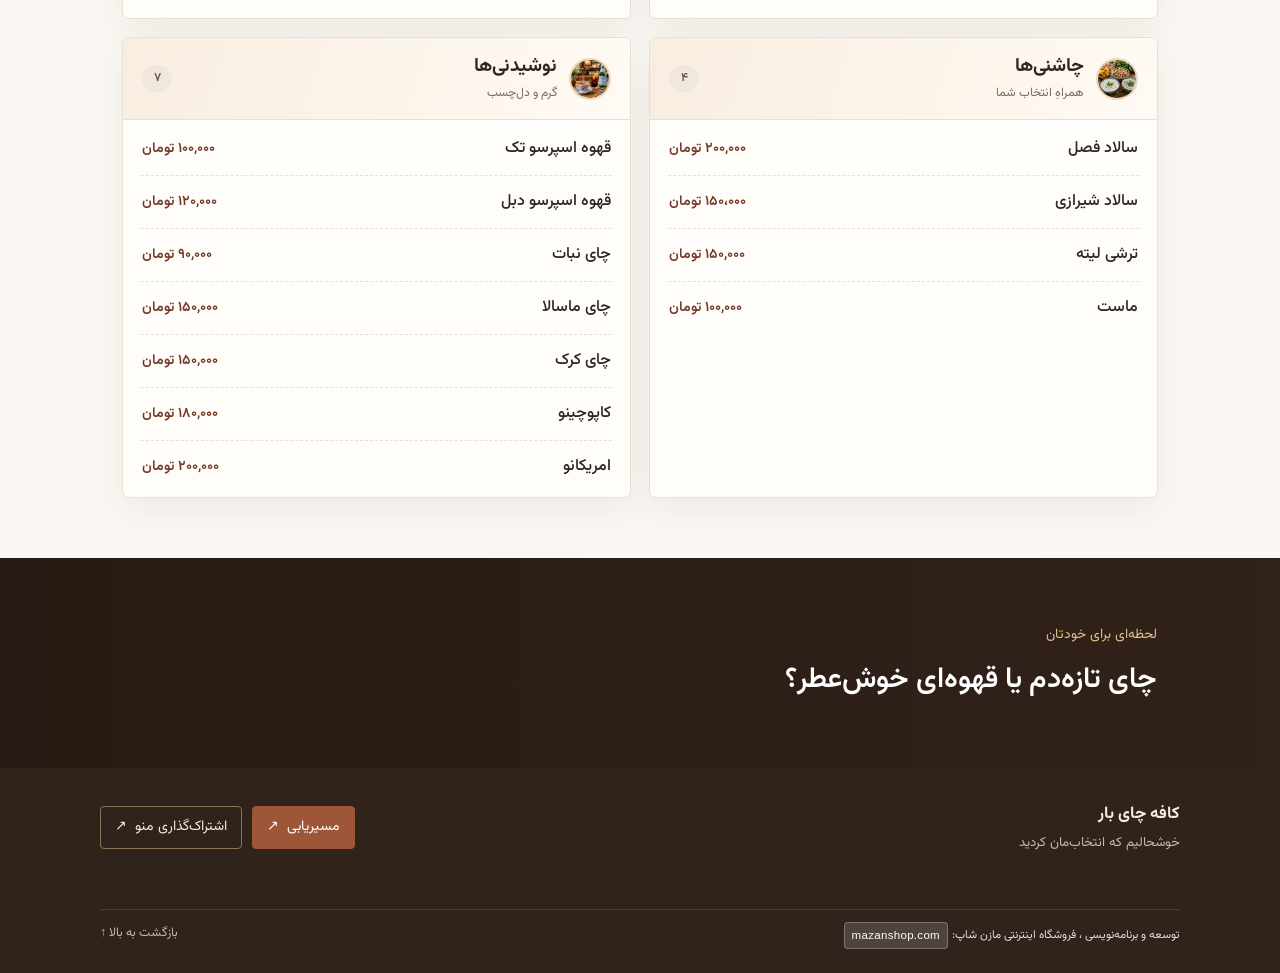
==== commit 83b74733: "Update index.html" ====
--- a/index.html
+++ b/index.html
@@ -28,7 +28,7 @@
       <img src="banner.webp" alt="لوگو کافه چای بار" class="pwa-icon">
       <div class="pwa-text">
         <h4>نصب اپلیکیشن چای بار</h4>
-        <p>دسترسی سریع و آفلاین به منوی کافه</p>
+        <p>دسترسی سریع و آنلاین به منو</p>
       </div>
     </div>
     <div class="pwa-actions">
@@ -146,7 +146,7 @@
       <p id="share-status" class="share-status" role="status" aria-live="polite"></p>
     </div>
     <div class="footer-bottom">
-      <span class="developer-credit">توسعه و برنامه‌نویسی: <a href="https://mazanshop.com" target="_blank" rel="noopener noreferrer">mazanshop.com</a></span>
+      <span class="developer-credit">توسعه و برنامه‌نویسی ، فروشگاه اینترنتی مازن شاپ: <a href="https://mazanshop.com" target="_blank" rel="noopener noreferrer">mazanshop.com</a></span>
       <a href="#top">بازگشت به بالا ↑</a>
     </div>
   </footer>
--- a/styles.css
+++ b/styles.css
@@ -770,3 +770,115 @@
   color: #CC0000 !important;
   box-shadow: 0 2px 6px rgba(0, 0, 0, 0.2);
 }
+/* --- استایل بنر PWA کافه چای بار --- */
+.pwa-banner {
+  position: fixed;
+  top: 12px;
+  left: 12px;
+  right: 12px;
+  max-width: 460px;
+  margin: 0 auto;
+  background: #34251d;
+  color: #fbf8f3;
+  border-radius: 14px;
+  padding: 12px 14px;
+  box-shadow: 0 10px 25px rgba(52, 37, 29, 0.45);
+  display: flex;
+  align-items: center;
+  justify-content: space-between;
+  gap: 12px;
+  z-index: 99999;
+  border: 1px solid rgba(217, 173, 107, 0.35);
+  animation: pwaSlideDown 0.4s ease-out;
+  direction: rtl;
+  font-family: inherit;
+}
+
+@keyframes pwaSlideDown {
+  from {
+    transform: translateY(-50px);
+    opacity: 0;
+  }
+  to {
+    transform: translateY(0);
+    opacity: 1;
+  }
+}
+
+.pwa-content {
+  display: flex;
+  align-items: center;
+  gap: 10px;
+  min-width: 0;
+}
+
+.pwa-icon {
+  width: 44px;
+  height: 44px;
+  border-radius: 10px;
+  object-fit: cover;
+  border: 1px solid #d9ad6b;
+  flex-shrink: 0;
+}
+
+.pwa-text {
+  min-width: 0;
+}
+
+.pwa-text h4 {
+  margin: 0;
+  font-size: 0.9rem;
+  font-weight: 700;
+  color: #ffffff;
+  white-space: nowrap;
+  overflow: hidden;
+  text-overflow: ellipsis;
+}
+
+.pwa-text p {
+  margin: 3px 0 0;
+  font-size: 0.72rem;
+  color: #d9ad6b;
+  white-space: nowrap;
+  overflow: hidden;
+  text-overflow: ellipsis;
+}
+
+.pwa-actions {
+  display: flex;
+  gap: 8px;
+  flex-shrink: 0;
+}
+
+.pwa-btn {
+  border: none;
+  outline: none;
+  border-radius: 8px;
+  padding: 7px 14px;
+  font-size: 0.8rem;
+  font-weight: 700;
+  cursor: pointer;
+  transition: all 0.2s ease;
+  font-family: inherit;
+}
+
+.pwa-btn.install {
+  background: #9d5638;
+  color: #ffffff;
+  box-shadow: 0 2px 8px rgba(157, 86, 56, 0.5);
+  border: 1px solid rgba(217, 173, 107, 0.4);
+}
+
+.pwa-btn.install:hover {
+  background: #743a28;
+  transform: translateY(-1px);
+}
+
+.pwa-btn.dismiss {
+  background: rgba(251, 248, 243, 0.12);
+  color: #fbf8f3;
+}
+
+.pwa-btn.dismiss:hover {
+  background: rgba(251, 248, 243, 0.22);
+}
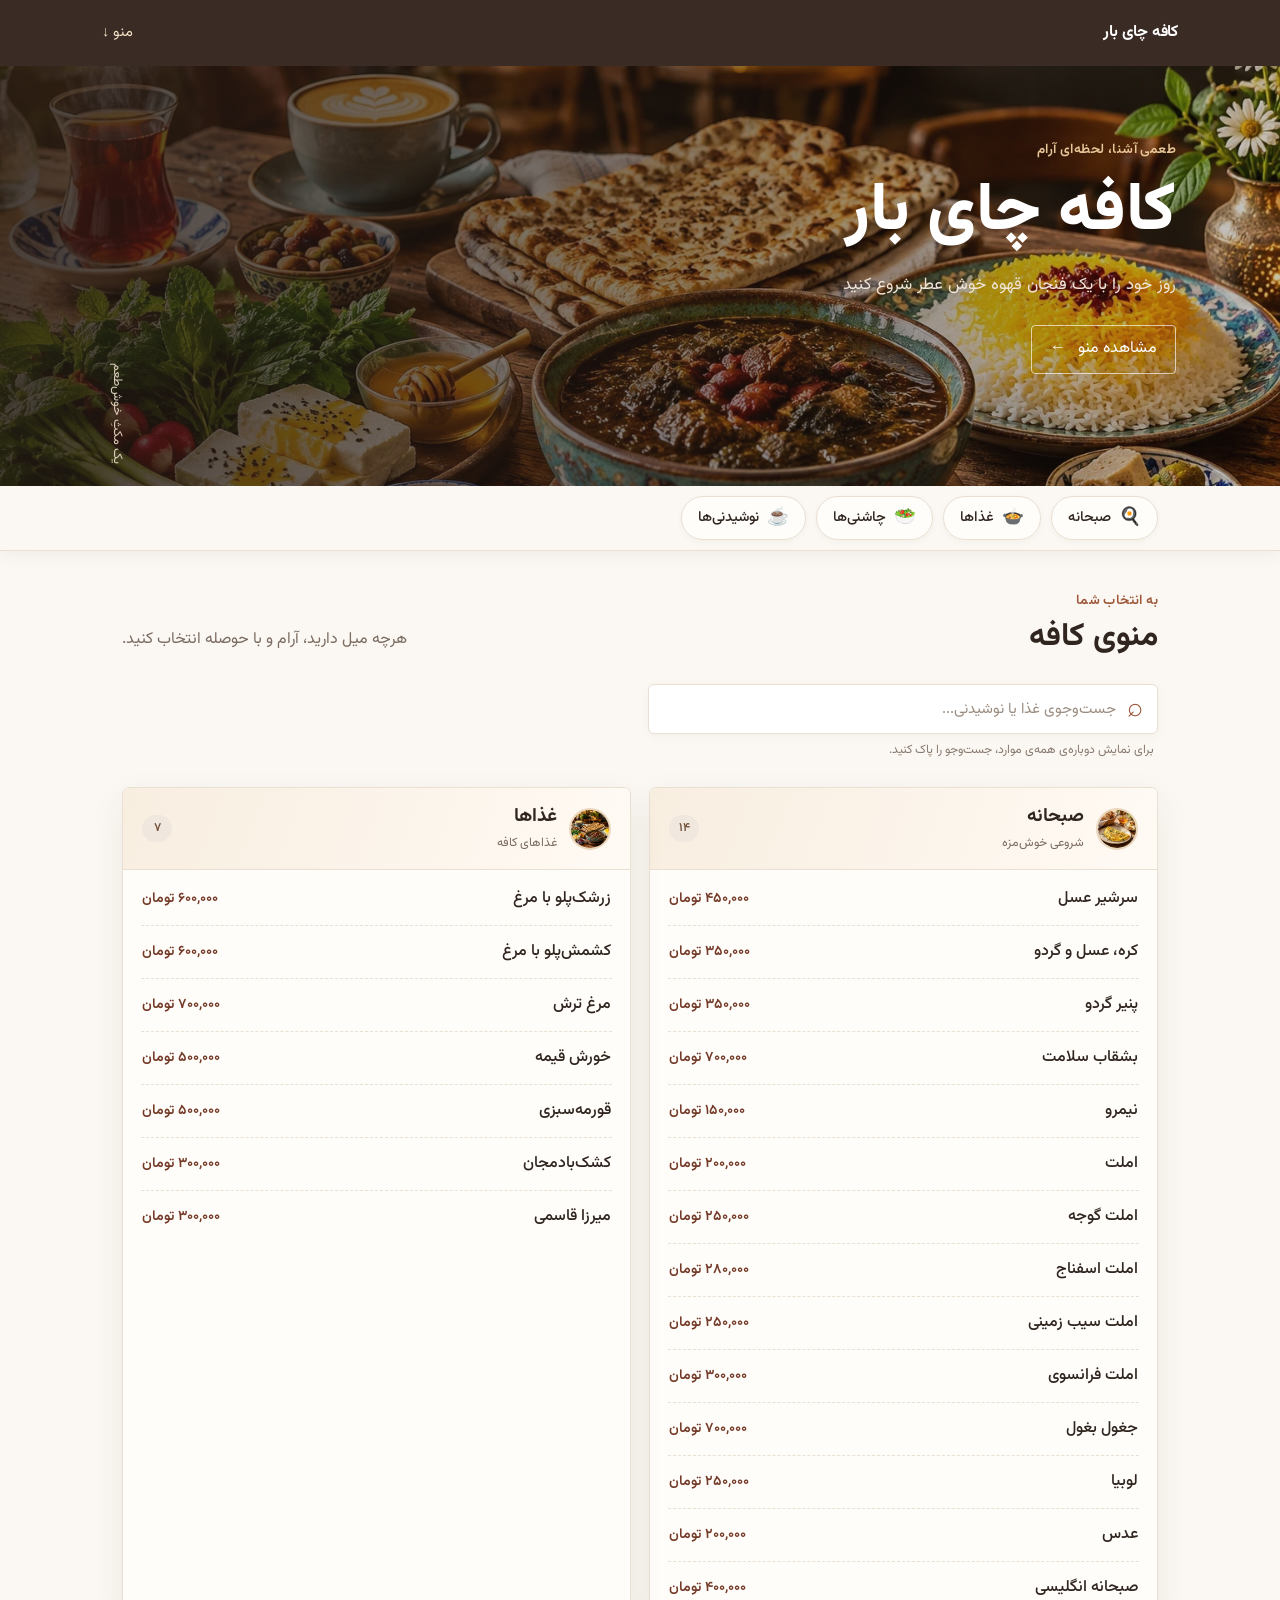
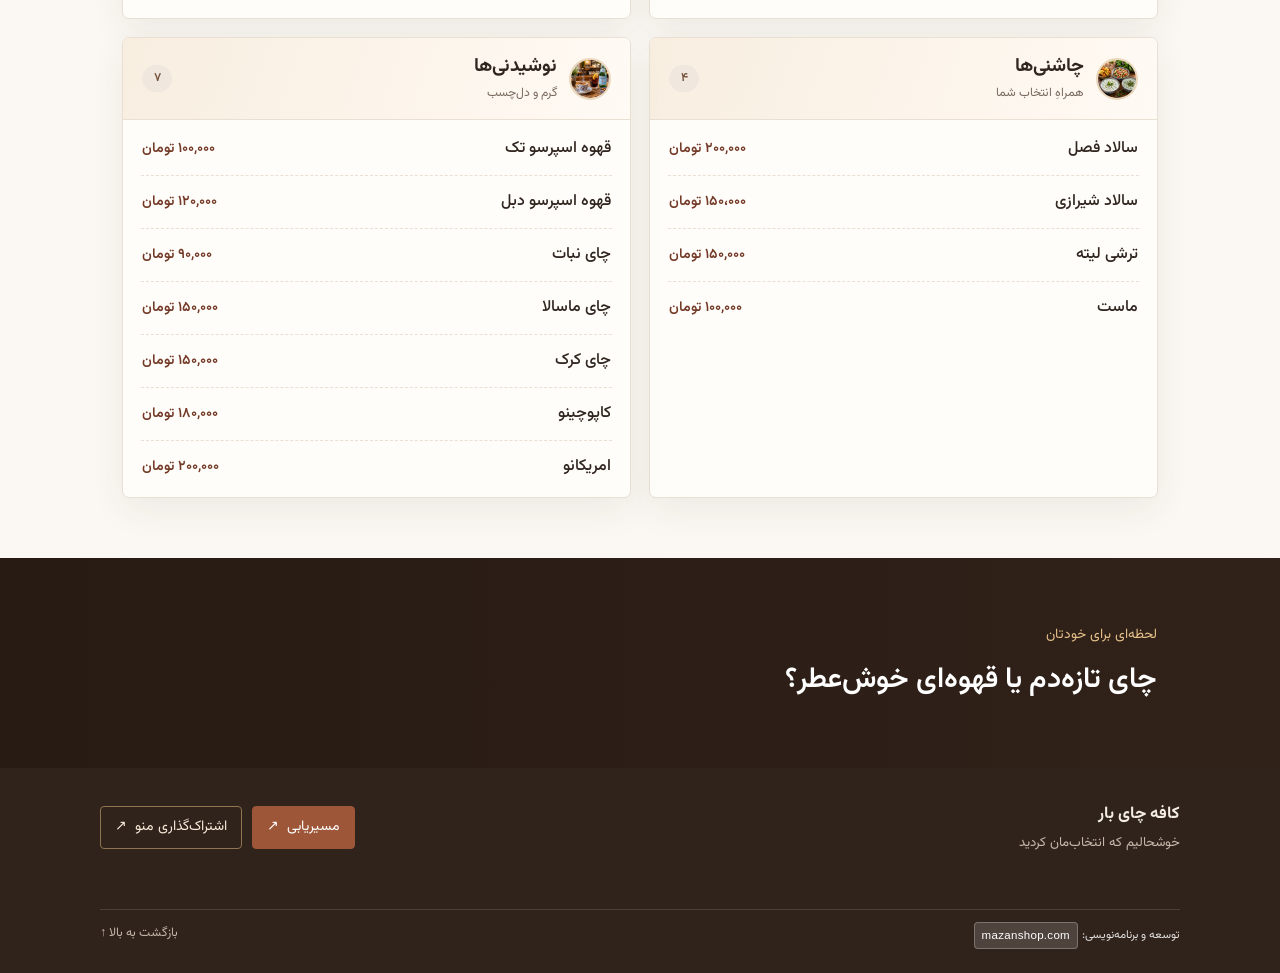
==== commit 0194bb12: "Update index.html" ====
--- a/index.html
+++ b/index.html
@@ -146,7 +146,7 @@
       <p id="share-status" class="share-status" role="status" aria-live="polite"></p>
     </div>
     <div class="footer-bottom">
-      <span class="developer-credit">توسعه و برنامه‌نویسی ، فروشگاه اینترنتی مازن شاپ: <a href="https://mazanshop.com" target="_blank" rel="noopener noreferrer">mazanshop.com</a></span>
+      <span class="developer-credit">توسعه و برنامه‌نویسی: <a href="https://mazanshop.com" target="_blank" rel="noopener noreferrer">mazanshop.com</a></span>
       <a href="#top">بازگشت به بالا ↑</a>
     </div>
   </footer>
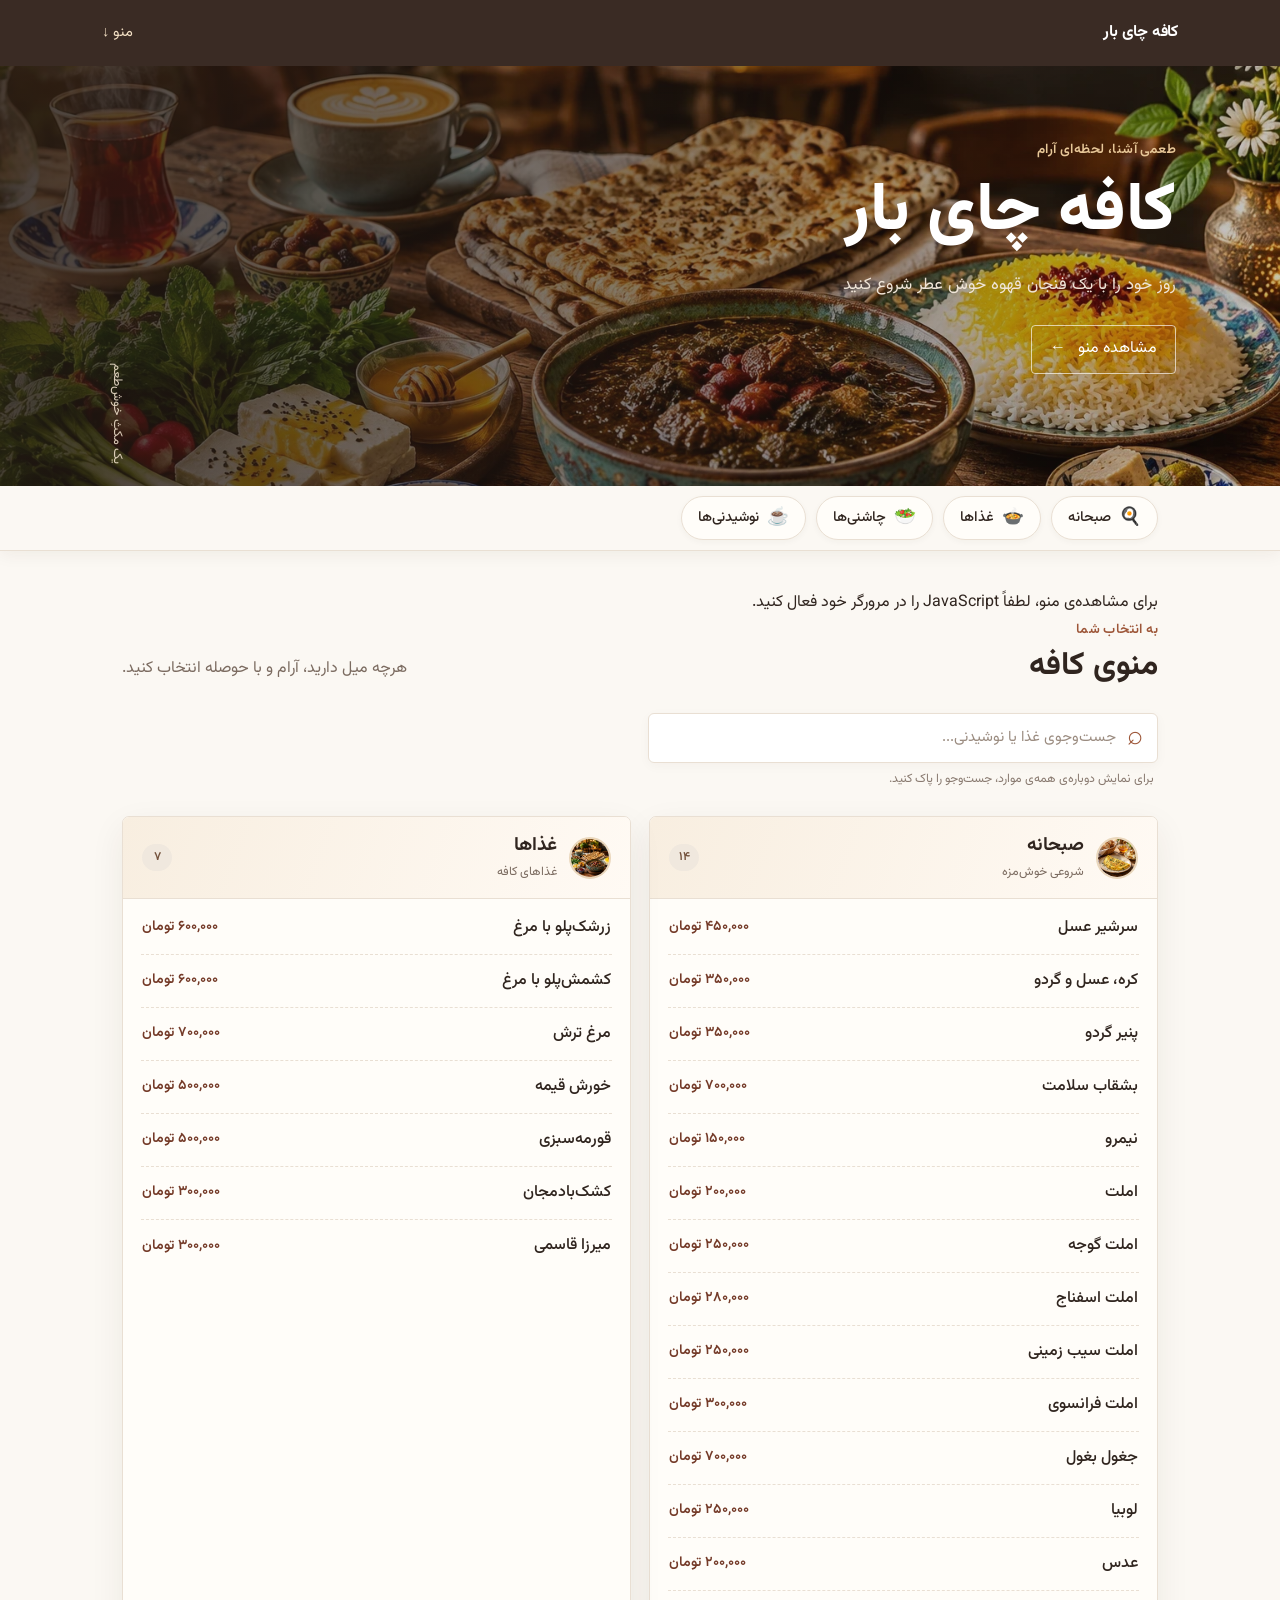
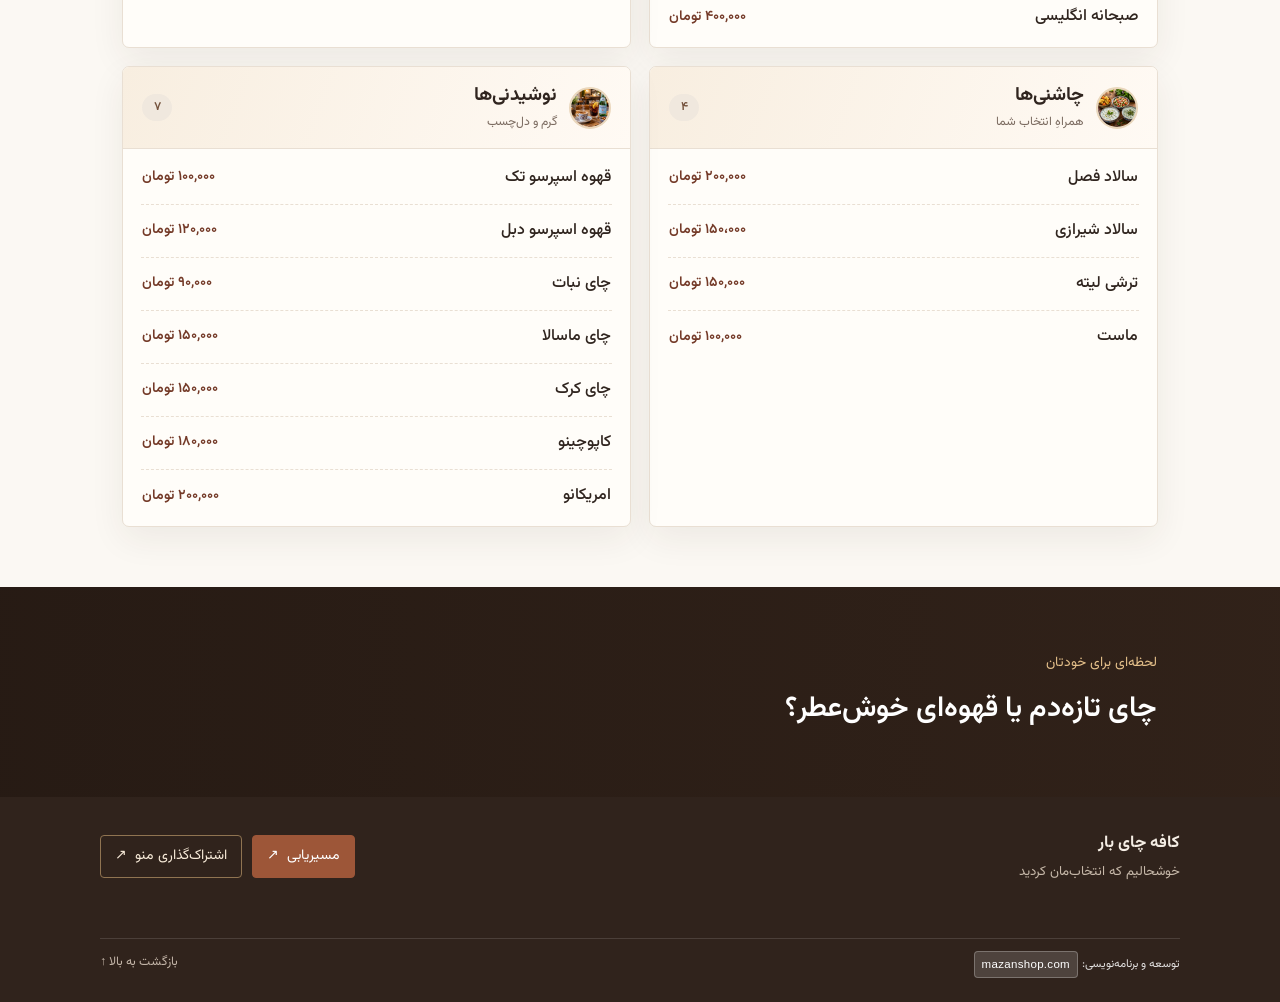
==== commit 6eab09d4: "Update index.html" ====
--- a/index.html
+++ b/index.html
@@ -6,23 +6,33 @@
   <meta name="theme-color" content="#34251d">
   <meta name="description" content="منوی کافه چای بار؛ غذا، صبحانه و نوشیدنی‌های کافه.">
   <title>منوی کافه چای بار</title>
+
   <link rel="preconnect" href="https://fonts.googleapis.com">
   <link rel="preconnect" href="https://fonts.gstatic.com" crossorigin>
   <link href="https://fonts.googleapis.com/css2?family=Vazirmatn:wght@400;500;600;700;800&display=swap" rel="stylesheet">
+  <link rel="preload" as="image" href="banner.webp" fetchpriority="high">
   <link rel="stylesheet" href="styles.css">
   <script src="script.js" defer></script>
-  <!-- تنظیمات تبدیل به اپلیکیشن (PWA) -->
+
+  <!-- ═══════════════ تنظیمات PWA ═══════════════ -->
   <link rel="manifest" href="manifest.json">
-  
-  <!-- برای آیفون / iOS -->
   <meta name="mobile-web-app-capable" content="yes">
   <meta name="apple-mobile-web-app-capable" content="yes">
   <meta name="apple-mobile-web-app-status-bar-style" content="black-translucent">
   <meta name="apple-mobile-web-app-title" content="چای بار">
-  <link rel="apple-touch-icon" href="banner.webp">
+  <link rel="apple-touch-icon" href="icon.svg">
+
+  <!-- ═══════════════ استایل حالت بدون JavaScript ═══════════════ -->
+  <noscript>
+    <style>
+      #menu-status { display: none !important; }
+      .noscript-warning { display: block !important; }
+    </style>
+  </noscript>
 </head>
 <body>
-    <!-- بنر نصب اپلیکیشن کافه چای بار -->
+
+  <!-- ═══════════════ بنر نصب اپلیکیشن ═══════════════ -->
   <div id="pwa-install-banner" class="pwa-banner" style="display: none;">
     <div class="pwa-content">
       <img src="banner.webp" alt="لوگو کافه چای بار" class="pwa-icon">
@@ -36,7 +46,10 @@
       <button id="pwa-dismiss-btn" class="pwa-btn dismiss">بعداً</button>
     </div>
   </div>
+
   <a class="skip-link" href="#main">رفتن به منو</a>
+
+  <!-- ═══════════════ هدر سایت ═══════════════ -->
   <header class="site-header" id="site-header">
     <div class="header-inner">
       <a class="brand" href="#top" aria-label="کافه چای بار، ابتدای صفحه">
@@ -47,7 +60,8 @@
   </header>
 
   <main id="main">
-    <!-- بنر اصلی -->
+
+    <!-- ═══════════════ بخش قهرمان (Hero) ═══════════════ -->
     <section class="hero" id="top" aria-labelledby="hero-title">
       <div class="hero-photo" aria-hidden="true"></div>
       <div class="hero-content">
@@ -59,7 +73,7 @@
       <span class="hero-note" aria-hidden="true">یک مکثِ خوش‌طعم</span>
     </section>
 
-    <!-- نوار کلیدهای منو: دقیقاً زیر بنر و با حالت چسبان -->
+    <!-- ═══════════════ نوار دسته‌بندی ═══════════════ -->
     <nav class="category-nav-bar" id="category-nav-bar" aria-label="دسته‌بندی‌های منو">
       <div class="category-nav-inner">
         <a href="#breakfast" class="category-chip">
@@ -81,7 +95,13 @@
       </div>
     </nav>
 
+    <!-- ═══════════════ بدنه منو ═══════════════ -->
     <section class="menu-wrap" id="menu-sections" aria-labelledby="menu-title">
+      
+      <div class="noscript-warning" role="alert">
+        برای مشاهده‌ی منو، لطفاً JavaScript را در مرورگر خود فعال کنید.
+      </div>
+
       <div class="menu-heading">
         <div>
           <p class="eyebrow eyebrow-dark">به انتخاب شما</p>
@@ -90,6 +110,7 @@
         <p class="menu-intro">هرچه میل دارید، آرام و با حوصله انتخاب کنید.</p>
       </div>
 
+      <!-- ═══════════════ نوار جست‌وجو ═══════════════ -->
       <div class="menu-tools">
         <label class="search-box" for="menu-search">
           <span class="search-icon" aria-hidden="true">⌕</span>
@@ -101,46 +122,70 @@
       </div>
 
       <div id="menu-status" class="status-message" role="status" aria-live="polite">در حال بارگذاری منو...</div>
+      <div id="menu-warning" class="warning-message" role="status" aria-live="polite" hidden></div>
       <div id="menu-error" class="error-message" role="alert" hidden></div>
+
+      <!-- ═══════════════ شبکه بخش‌های منو ═══════════════ -->
       <div id="menu-sections-list" class="sections-grid">
-        <!-- ۱. صبحانه -->
+        
         <section class="menu-section" id="breakfast" data-section="breakfast" aria-labelledby="title-breakfast">
-          <div class="section-heading"><img class="section-image" src="sobhane.webp" alt="" aria-hidden="true"><div><h3 id="title-breakfast">صبحانه</h3><p>شروعی خوش‌مزه</p></div><span class="section-count" aria-label="تعداد موارد">۰</span></div>
+          <div class="section-heading">
+            <img class="section-image" src="sobhane.webp" alt="" aria-hidden="true" loading="lazy" decoding="async">
+            <div><h3 id="title-breakfast">صبحانه</h3><p>شروعی خوش‌مزه</p></div>
+            <span class="section-count"><span class="visually-hidden">تعداد موارد: </span><span class="count-value">۰</span></span>
+          </div>
           <div class="item-list" id="items-breakfast"></div>
         </section>
 
-        <!-- ۲. غذاها -->
         <section class="menu-section" id="food" data-section="food" aria-labelledby="title-food">
-          <div class="section-heading"><img class="section-image" src="ghaza.webp" alt="" aria-hidden="true"><div><h3 id="title-food">غذاها</h3><p>غذاهای کافه</p></div><span class="section-count" aria-label="تعداد موارد">۰</span></div>
+          <div class="section-heading">
+            <img class="section-image" src="ghaza.webp" alt="" aria-hidden="true" loading="lazy" decoding="async">
+            <div><h3 id="title-food">غذاها</h3><p>غذاهای کافه</p></div>
+            <span class="section-count"><span class="visually-hidden">تعداد موارد: </span><span class="count-value">۰</span></span>
+          </div>
           <div class="item-list" id="items-food"></div>
         </section>
 
-        <!-- ۳. چاشنی‌ها -->
         <section class="menu-section" id="condiments" data-section="condiments" aria-labelledby="title-condiments">
-          <div class="section-heading"><img class="section-image" src="chashni.webp" alt="" aria-hidden="true"><div><h3 id="title-condiments">چاشنی‌ها</h3><p>همراهِ انتخاب شما</p></div><span class="section-count" aria-label="تعداد موارد">۰</span></div>
+          <div class="section-heading">
+            <img class="section-image" src="chashni.webp" alt="" aria-hidden="true" loading="lazy" decoding="async">
+            <div><h3 id="title-condiments">چاشنی‌ها</h3><p>همراهِ انتخاب شما</p></div>
+            <span class="section-count"><span class="visually-hidden">تعداد موارد: </span><span class="count-value">۰</span></span>
+          </div>
           <div class="item-list" id="items-condiments"></div>
         </section>
 
-        <!-- ۴. نوشیدنی‌ها -->
         <section class="menu-section" id="drinks" data-section="drinks" aria-labelledby="title-drinks">
-          <div class="section-heading"><img class="section-image" src="nooshidani.webp" alt="" aria-hidden="true"><div><h3 id="title-drinks">نوشیدنی‌ها</h3><p>گرم و دل‌چسب</p></div><span class="section-count" aria-label="تعداد موارد">۰</span></div>
+          <div class="section-heading">
+            <img class="section-image" src="nooshidani.webp" alt="" aria-hidden="true" loading="lazy" decoding="async">
+            <div><h3 id="title-drinks">نوشیدنی‌ها</h3><p>گرم و دل‌چسب</p></div>
+            <span class="section-count"><span class="visually-hidden">تعداد موارد: </span><span class="count-value">۰</span></span>
+          </div>
           <div class="item-list" id="items-drinks"></div>
         </section>
-      </div>
+
+      </div>
+
       <p id="no-results" class="no-results" hidden>موردی با این عبارت پیدا نشد. <button type="button" id="reset-search">نمایش همه‌ی منو</button></p>
     </section>
 
+    <!-- ═══════════════ بنر فضای کافه ═══════════════ -->
     <section class="drink-ambience" aria-label="فضای دنج کافه">
       <div class="ambience-image" role="img" aria-label="فنجان قهوه در فضایی گرم و دنج"></div>
-      <div class="ambience-copy"><span class="ambience-kicker">لحظه‌ای برای خودتان</span><p>چای تازه‌دم یا قهوه‌ای خوش‌عطر؟</p></div>
+      <div class="ambience-copy">
+        <span class="ambience-kicker">لحظه‌ای برای خودتان</span>
+        <p>چای تازه‌دم یا قهوه‌ای خوش‌عطر؟</p>
+      </div>
     </section>
+
   </main>
 
+  <!-- ═══════════════ پاورقی سایت ═══════════════ -->
   <footer class="site-footer">
     <div class="footer-inner">
       <div class="footer-brand"><div><strong>کافه چای بار</strong><p>خوشحالیم که انتخاب‌مان کردید</p></div></div>
       <div class="footer-actions">
-        <a class="button button-map" href="https://nshn.ir/7bfZ7l5FYHkn" target="_blank" rel="noopener noreferrer">مسیر‌یابی <span aria-hidden="true">↗</span></a>
+        <a class="button button-map" href="https://nshn.ir/7bfZ7l5FYHkn" target="_blank" rel="noopener noreferrer">مسیریابی <span aria-hidden="true">↗</span></a>
         <button class="button button-share" id="share-menu" type="button">اشتراک‌گذاری منو <span aria-hidden="true">↗</span></button>
       </div>
       <p id="share-status" class="share-status" role="status" aria-live="polite"></p>
@@ -150,5 +195,6 @@
       <a href="#top">بازگشت به بالا ↑</a>
     </div>
   </footer>
+
 </body>
 </html>
